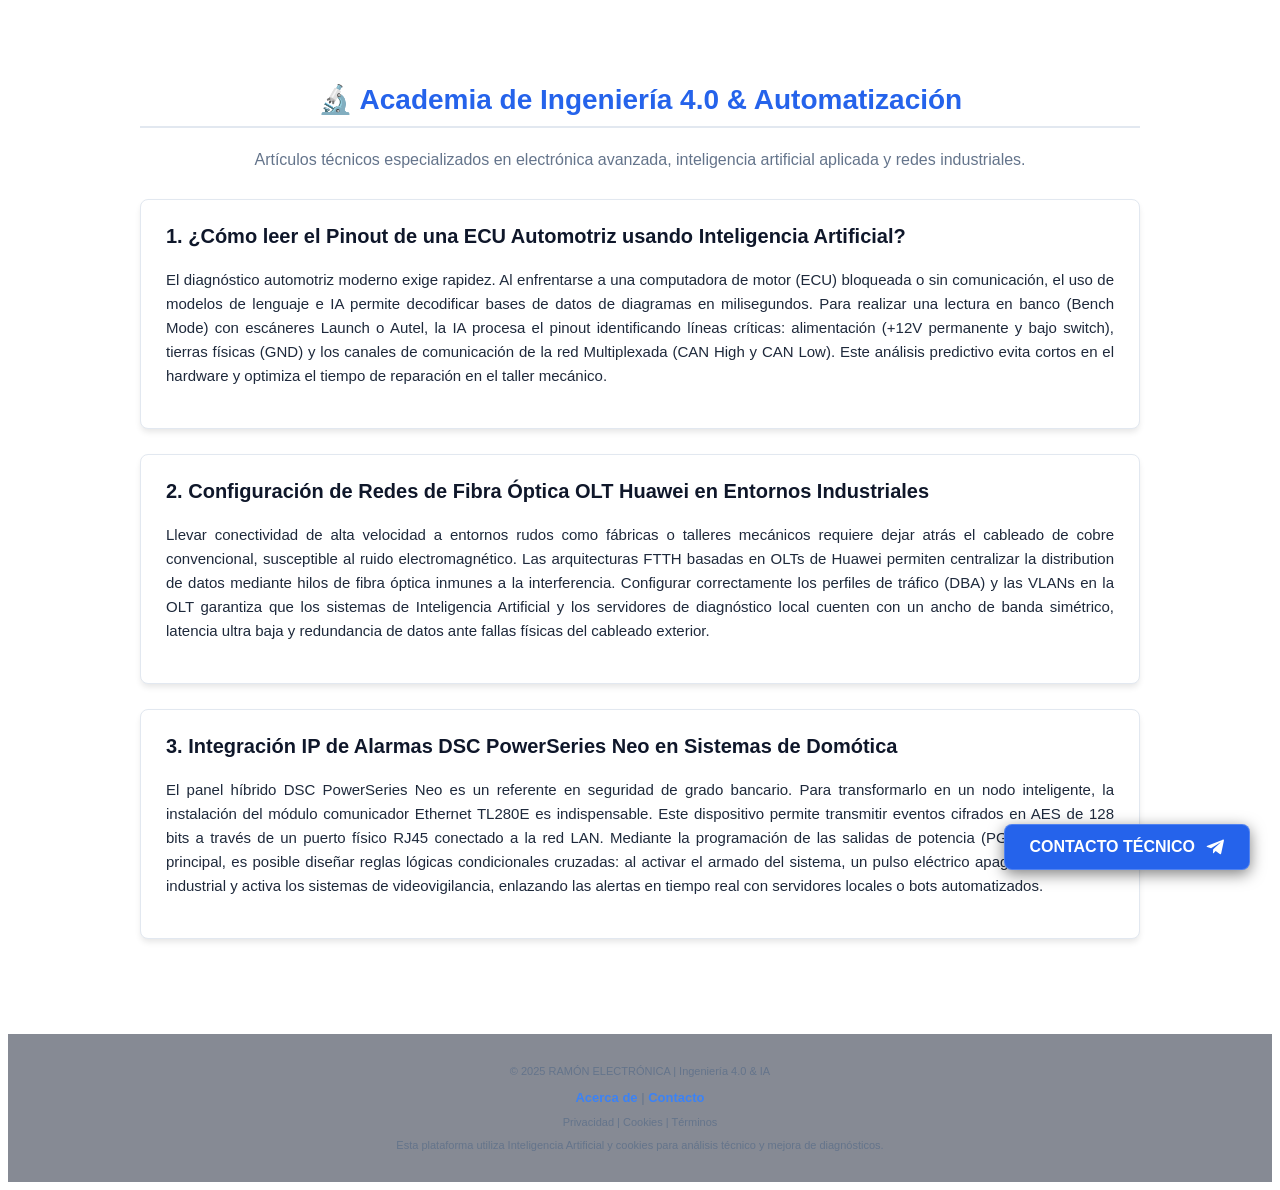
==== index.html @ 9e4dc163 "Fix HTML structure and update metadata links" ====
<!DOCTYPEdoctype html>
<html lang="en">
  <head>
    <meta charset="UTF-8" />
    <script async src="googlesyndication.com" crossorigin="anonymous"></script>

    <meta name="google-adsense-account" content="ca-pub-5940025942057598">

    <meta name="viewport" content="width=device-width, initial-scale=1.0" />
    <title>RAMÓN ELECTRÓNICA | AI-Powered Automotive Engineering & Universal Diagnostic Systems</title>
    <meta name="google-site-verification" content="u2mquHrluUechds09JCWD5fCzQf8qZvYIXEfEuviPXk" />
    <meta name="description" content="Ramón Electrónica: Global leader in AI-powered automotive diagnostics and embedded systems. Pioneers of the first automotive AI compatible with any diagnostic scanner worldwide. ECU pinouts, and premium technical support." />
    <meta name="keywords" content="global automotive ai, universal scanner support, ecu pinouts worldwide, obd2 diagnostics, ramon electronica, ai mechanic assistant, automotive engine management, embedded systems engineering, launch autel diagnostic support" />
    <meta name="author" content="Ramón Electrónica" />
    <link rel="canonical" href="github.io" />
    <link rel="icon" type="image/png" href="./logo.png" />

    <!-- Open Graph / Social Media -->
    <meta property="og:type" content="website" />
    <meta property="og:url" content="github.io" />
    <meta property="og:title" content="RAMÓN ELECTRÓNICA | Global AI Automotive Engineering" />
    <meta property="og:description" content="AI-powered diagnostics and ECU pinouts for mechanics worldwide. Support for all scanners." />
    <meta property="og:image" content="github.io" />
    <meta property="og:image:secure_url" content="github.io" />
    <meta property="og:image:type" content="image/png" />
    <meta property="og:image:width" content="1024" />
    <meta property="og:image:height" content="1024" />

    <!-- Twitter -->
    <meta property="twitter:card" content="summary_large_image" />
    <meta property="twitter:url" content="github.io" />
    <meta property="twitter:title" content="RAMÓN ELECTRÓNICA | Global AI Automotive Engineering" />
    <meta property="twitter:description" content="AI-powered diagnostics and ECU pinouts for mechanics worldwide. Support for all scanners." />
    <meta property="twitter:image" content="github.io" />
    <meta property="twitter:image:alt" content="Ramón Electrónica Logo" />
    
    <!-- Structured Data (JSON-LD) for SEO/AI -->
    <script type="application/ld+json">
      {
        "@context": "https://schema.org",
        "@type": "SoftwareApplication",
        "name": "Ramón Electrónica AI Mechanic",
        "alternateName": "Ramón Electrónica Automotive AI",
        "description": "Global AI-driven platform for automotive diagnostics, ECU pinouts, and embedded systems engineering. Supporting mechanics and engineers worldwide with advanced diagnostic insights.",
        "url": "github.io",
        "applicationCategory": "CommercialApplication",
        "operatingSystem": "All",
        "author": {
          "@type": "Organization",
          "name": "Ramón Electrónica",
          "location": {
            "@type": "Place",
            "name": "Barquisimeto, Venezuela"
          }
        },
        "offers": {
          "@type": "Offer",
          "price": "0",
          "priceCurrency": "USD",
          "availability": "schema.org"
        },
        "areasServed": "Global"
      }
    </script>
    
    <meta name="theme-color" content="#2563eb" />
    <script type="module" crossorigin src="/ramon-electronica-web/assets/index-l1EJY1kl.js"></script>
    <link rel="stylesheet" crossorigin href="/ramon-electronica-web/assets/index-VVdtBR4d.css">
  </head>
  <body>
    <div id="root"></div>
    
    <!-- SECCIÓN DE ARTÍCULOS TÉCNICOS - CONTENIDO DE VALOR PARA ADSENSE -->
    <section style="max-width: 1000px; margin: 40px auto; padding: 20px; font-family: sans-serif; color: #1e293b;">
        <h2 style="color: #2563eb; border-bottom: 2px solid #e2e8f0; padding-bottom: 10px; text-align: center; font-size: 28px;">🔬 Academia de Ingeniería 4.0 & Automatización</h2>
        <p style="text-align: center; color: #64748b; margin-bottom: 30px;">Artículos técnicos especializados en electrónica avanzada, inteligencia artificial aplicada y redes industriales.</p>

        <!-- Artículo 1 -->
        <article style="background: #ffffff; padding: 25px; border-radius: 8px; box-shadow: 0 4px 6px -1px rgba(0,0,0,0.1); margin-bottom: 25px; border: 1px solid #e2e8f0;">
            <h3 style="color: #0f172a; font-size: 20px; margin-top: 0;">1. ¿Cómo leer el Pinout de una ECU Automotriz usando Inteligencia Artificial?</h3>
            <p style="text-align: justify; font-size: 15px; line-height: 1.6;">El diagnóstico automotriz moderno exige rapidez. Al enfrentarse a una computadora de motor (ECU) bloqueada o sin comunicación, el uso de modelos de lenguaje e IA permite decodificar bases de datos de diagramas en milisegundos. Para realizar una lectura en banco (Bench Mode) con escáneres Launch o Autel, la IA procesa el pinout identificando líneas críticas: alimentación (+12V permanente y bajo switch), tierras físicas (GND) y los canales de comunicación de la red Multiplexada (CAN High y CAN Low). Este análisis predictivo evita cortos en el hardware y optimiza el tiempo de reparación en el taller mecánico.</p>
        </article>

        <!-- Artículo 2 -->
        <article style="background: #ffffff; padding: 25px; border-radius: 8px; box-shadow: 0 4px 6px -1px rgba(0,0,0,0.1); margin-bottom: 25px; border: 1px solid #e2e8f0;">
            <h3 style="color: #0f172a; font-size: 20px; margin-top: 0;">2. Configuración de Redes de Fibra Óptica OLT Huawei en Entornos Industriales</h3>
            <p style="text-align: justify; font-size: 15px; line-height: 1.6;">Llevar conectividad de alta velocidad a entornos rudos como fábricas o talleres mecánicos requiere dejar atrás el cableado de cobre convencional, susceptible al ruido electromagnético. Las arquitecturas FTTH basadas en OLTs de Huawei permiten centralizar la distribution de datos mediante hilos de fibra óptica inmunes a la interferencia. Configurar correctamente los perfiles de tráfico (DBA) y las VLANs en la OLT garantiza que los sistemas de Inteligencia Artificial y los servidores de diagnóstico local cuenten con un ancho de banda simétrico, latencia ultra baja y redundancia de datos ante fallas físicas del cableado exterior.</p>
        </article>

        <!-- Artículo 3 -->
        <article style="background: #ffffff; padding: 25px; border-radius: 8px; box-shadow: 0 4px 6px -1px rgba(0,0,0,0.1); margin-bottom: 25px; border: 1px solid #e2e8f0;">
            <h3 style="color: #0f172a; font-size: 20px; margin-top: 0;">3. Integración IP de Alarmas DSC PowerSeries Neo en Sistemas de Domótica</h3>
            <p style="text-align: justify; font-size: 15px; line-height: 1.6;">El panel híbrido DSC PowerSeries Neo es un referente en seguridad de grado bancario. Para transformarlo en un nodo inteligente, la instalación del módulo comunicador Ethernet TL280E es indispensable. Este dispositivo permite transmitir eventos cifrados en AES de 128 bits a través de un puerto físico RJ45 conectado a la red LAN. Mediante la programación de las salidas de potencia (PGM) en la tarjeta principal, es posible diseñar reglas lógicas condicionales cruzadas: al activar el armado del sistema, un pulso eléctrico apaga la iluminación industrial y activa los sistemas de videovigilancia, enlazando las alertas en tiempo real con servidores locales o bots automatizados.</p>
        </article>
    </section>

    <!-- Botón de Contacto Profesional - Ramón Electrónica -->
    <a href="t.me" 
       target="_blank" 
       style="position:fixed; bottom:30px; right:30px; background-color:#2563eb; color:#ffffff; padding: 12px 24px; border-radius: 8px; text-decoration: none; font-family: sans-serif; font-weight: bold; font-size: 16px; box-shadow: 0px 4px 15px rgba(0,0,0,0.5); z-index: 99999; display: flex; align-items: center; gap: 10px; border: 1px solid rgba(255,255,255,0.2); transition: all 0.3s ease;">
       <span>CONTACTO TÉCNICO</span>
       <svg width="20" height="20" viewBox="0 0 24 24" fill="none" xmlns="w3.org">
          <path d="M20.665 3.717l-17.73 6.837c-1.21.486-1.203 1.161-.222 1.462l4.552 1.42l10.532-6.645c.498-.303.953-.14.579.192l-8.533 7.701l-.332 4.965c.488 0 .703-.223.976-.487l2.344-2.279l4.875 3.597c.898.496 1.543.241 1.767-.832l3.193-15.04c.328-1.314-.502-1.912-1.351-1.54z" fill="white"/>
       </svg>
    </a>

    <style>
       /* Efecto de brillo al pasar el mouse */
       a[href*="t.me"]:hover {
          background-color: #1d4ed8 !important;
          transform: translateY(-3px);
          box-shadow: 0px 6px 20px rgba(37, 99, 235, 0.4) !important;
       }
    </style>

    <!-- Footer Legal para AdSense - Ramón Electrónica -->
    <footer style="margin-top: 50px; padding: 20px; text-align: center; font-family: sans-serif; color: #64748b; font-size: 11px; background: rgba(15, 23, 42, 0.5);">
        <p>&copy; 2025 RAMÓN ELECTRÓNICA | Ingeniería 4.0 & IA</p>
        <p style="margin-bottom: 10px; font-size: 13px;">
            <a href="./acerca-de.html" style="color: #3b82f6; text-decoration: none; font-weight: bold;">Acerca de</a> | 
            <a href="./contacto.html" style="color: #3b82f6; text-decoration: none; font-weight: bold;">Contacto</a>
        </p>
        <p>
            <a href="./privacidad.html" style="color: #64748b; text-decoration: none;">Privacidad</a> | 
            <a href="./cookies.html" style="color: #64748b; text-decoration: none;">Cookies</a> | 
            <a href="./terminos.html" style="color: #64748b; text-decoration: none;">Términos</a>
        </p>
        <p>Esta plataforma utiliza Inteligencia Artificial y cookies para análisis técnico y mejora de diagnósticos.</p>
    </footer>
  </body>
</html>
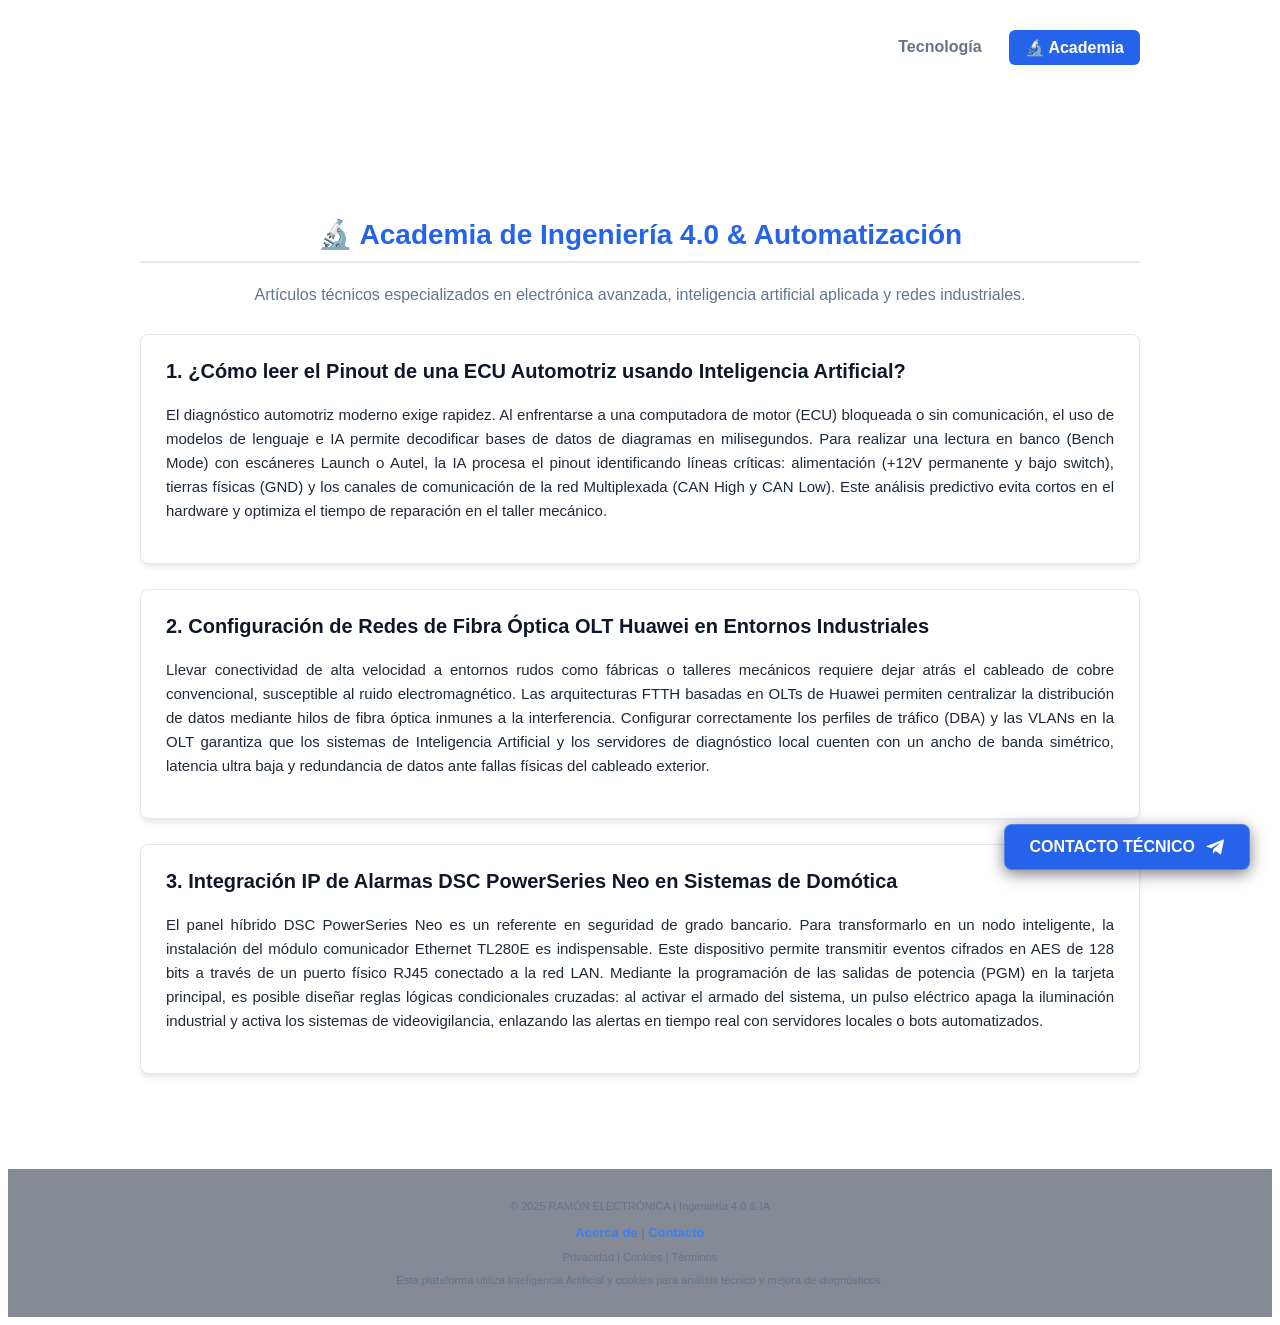
==== commit 9972efad: "Fix HTML structure and improve accessibility" ====
--- a/index.html
+++ b/index.html
@@ -1,4 +1,4 @@
-<!DOCTYPEdoctype html>
+<!doctype html>
 <html lang="en">
   <head>
     <meta charset="UTF-8" />
@@ -67,11 +67,17 @@
     <script type="module" crossorigin src="/ramon-electronica-web/assets/index-l1EJY1kl.js"></script>
     <link rel="stylesheet" crossorigin href="/ramon-electronica-web/assets/index-VVdtBR4d.css">
   </head>
-  <body>
+  <body style="scroll-behavior: smooth;">
     <div id="root"></div>
+
+    <!-- MENÚ SUPERIOR DE ACCESO RÁPIDO ADICIONAL -->
+    <nav style="max-width: 1000px; margin: 20px auto; padding: 10px 20px; display: flex; justify-content: flex-end; gap: 15px; font-family: sans-serif;">
+        <a href="#root" style="color: #64748b; text-decoration: none; font-weight: bold; padding: 8px 12px;">Tecnología</a>
+        <a href="#academia" style="background-color: #2563eb; color: #ffffff; padding: 8px 16px; border-radius: 6px; text-decoration: none; font-weight: bold; transition: all 0.3s ease;">🔬 Academia</a>
+    </nav>
     
     <!-- SECCIÓN DE ARTÍCULOS TÉCNICOS - CONTENIDO DE VALOR PARA ADSENSE -->
-    <section style="max-width: 1000px; margin: 40px auto; padding: 20px; font-family: sans-serif; color: #1e293b;">
+    <section id="academia" style="max-width: 1000px; margin: 40px auto; padding: 20px; font-family: sans-serif; color: #1e293b; padding-top: 80px;">
         <h2 style="color: #2563eb; border-bottom: 2px solid #e2e8f0; padding-bottom: 10px; text-align: center; font-size: 28px;">🔬 Academia de Ingeniería 4.0 & Automatización</h2>
         <p style="text-align: center; color: #64748b; margin-bottom: 30px;">Artículos técnicos especializados en electrónica avanzada, inteligencia artificial aplicada y redes industriales.</p>
 
@@ -84,7 +90,7 @@
         <!-- Artículo 2 -->
         <article style="background: #ffffff; padding: 25px; border-radius: 8px; box-shadow: 0 4px 6px -1px rgba(0,0,0,0.1); margin-bottom: 25px; border: 1px solid #e2e8f0;">
             <h3 style="color: #0f172a; font-size: 20px; margin-top: 0;">2. Configuración de Redes de Fibra Óptica OLT Huawei en Entornos Industriales</h3>
-            <p style="text-align: justify; font-size: 15px; line-height: 1.6;">Llevar conectividad de alta velocidad a entornos rudos como fábricas o talleres mecánicos requiere dejar atrás el cableado de cobre convencional, susceptible al ruido electromagnético. Las arquitecturas FTTH basadas en OLTs de Huawei permiten centralizar la distribution de datos mediante hilos de fibra óptica inmunes a la interferencia. Configurar correctamente los perfiles de tráfico (DBA) y las VLANs en la OLT garantiza que los sistemas de Inteligencia Artificial y los servidores de diagnóstico local cuenten con un ancho de banda simétrico, latencia ultra baja y redundancia de datos ante fallas físicas del cableado exterior.</p>
+            <p style="text-align: justify; font-size: 15px; line-height: 1.6;">Llevar conectividad de alta velocidad a entornos rudos como fábricas o talleres mecánicos requiere dejar atrás el cableado de cobre convencional, susceptible al ruido electromagnético. Las arquitecturas FTTH basadas en OLTs de Huawei permiten centralizar la distribución de datos mediante hilos de fibra óptica inmunes a la interferencia. Configurar correctamente los perfiles de tráfico (DBA) y las VLANs en la OLT garantiza que los sistemas de Inteligencia Artificial y los servidores de diagnóstico local cuenten con un ancho de banda simétrico, latencia ultra baja y redundancia de datos ante fallas físicas del cableado exterior.</p>
         </article>
 
         <!-- Artículo 3 -->
@@ -111,6 +117,9 @@
           transform: translateY(-3px);
           box-shadow: 0px 6px 20px rgba(37, 99, 235, 0.4) !important;
        }
+       a[href="#academia"]:hover {
+          background-color: #1d4ed8 !important;
+       }
     </style>
 
     <!-- Footer Legal para AdSense - Ramón Electrónica -->
@@ -131,3 +140,4 @@
 </html>
 
 
+
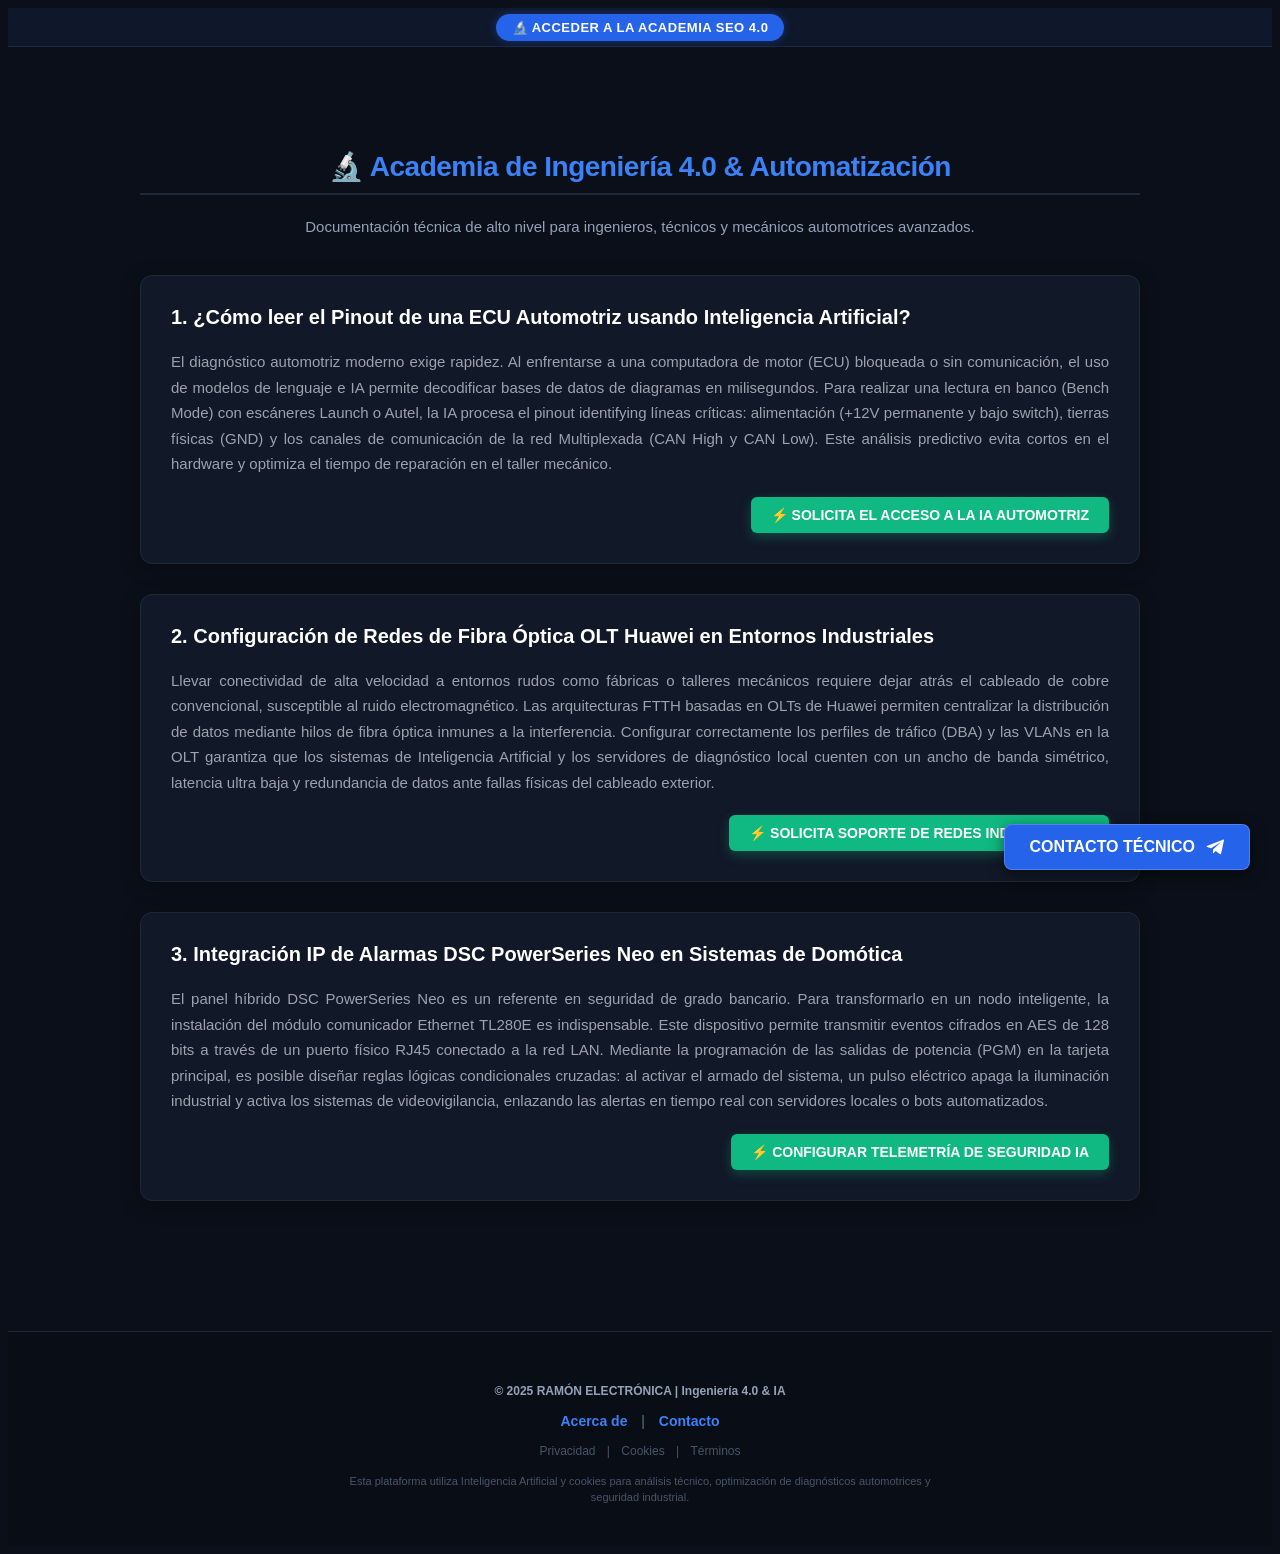
==== commit cd8d0a4f: "Update index.html with new styles and content" ====
--- a/index.html
+++ b/index.html
@@ -67,40 +67,60 @@
     <script type="module" crossorigin src="/ramon-electronica-web/assets/index-l1EJY1kl.js"></script>
     <link rel="stylesheet" crossorigin href="/ramon-electronica-web/assets/index-VVdtBR4d.css">
   </head>
-  <body style="scroll-behavior: smooth;">
+  <body style="scroll-behavior: smooth; background-color: #0b0f19;">
     <div id="root"></div>
 
-    <!-- MENÚ SUPERIOR DE ACCESO RÁPIDO ADICIONAL -->
-    <nav style="max-width: 1000px; margin: 20px auto; padding: 10px 20px; display: flex; justify-content: flex-end; gap: 15px; font-family: sans-serif;">
-        <a href="#root" style="color: #64748b; text-decoration: none; font-weight: bold; padding: 8px 12px;">Tecnología</a>
-        <a href="#academia" style="background-color: #2563eb; color: #ffffff; padding: 8px 16px; border-radius: 6px; text-decoration: none; font-weight: bold; transition: all 0.3s ease;">🔬 Academia</a>
-    </nav>
+    <!-- SUB-MENÚ FLOTANTE INTEGRADO PARA COMBINAR CON TU BARRA DE NAVBAR -->
+    <div style="background-color: #0f172a; border-bottom: 1px solid #1e293b; padding: 10px 0; text-align: center; font-family: sans-serif;">
+        <a href="#academia" style="background-color: #2563eb; color: #ffffff; padding: 6px 16px; border-radius: 20px; text-decoration: none; font-weight: bold; font-size: 13px; text-transform: uppercase; letter-spacing: 0.5px; box-shadow: 0 0 10px rgba(37,99,235,0.4); transition: all 0.3s ease;">
+            🔬 ACCEDER A LA ACADEMIA SEO 4.0
+        </a>
+    </div>
     
     <!-- SECCIÓN DE ARTÍCULOS TÉCNICOS - CONTENIDO DE VALOR PARA ADSENSE -->
-    <section id="academia" style="max-width: 1000px; margin: 40px auto; padding: 20px; font-family: sans-serif; color: #1e293b; padding-top: 80px;">
-        <h2 style="color: #2563eb; border-bottom: 2px solid #e2e8f0; padding-bottom: 10px; text-align: center; font-size: 28px;">🔬 Academia de Ingeniería 4.0 & Automatización</h2>
-        <p style="text-align: center; color: #64748b; margin-bottom: 30px;">Artículos técnicos especializados en electrónica avanzada, inteligencia artificial aplicada y redes industriales.</p>
+    <section id="academia" style="max-width: 1000px; margin: 40px auto; padding: 20px; font-family: sans-serif; color: #f1f5f9; padding-top: 40px;">
+        <h2 style="color: #3b82f6; border-bottom: 2px solid #1e293b; padding-bottom: 10px; text-align: center; font-size: 28px; font-weight: 800; letter-spacing: -0.5px;">🔬 Academia de Ingeniería 4.0 & Automatización</h2>
+        <p style="text-align: center; color: #94a3b8; margin-bottom: 40px; font-size: 15px;">Documentación técnica de alto nivel para ingenieros, técnicos y mecánicos automotrices avanzados.</p>
 
         <!-- Artículo 1 -->
-        <article style="background: #ffffff; padding: 25px; border-radius: 8px; box-shadow: 0 4px 6px -1px rgba(0,0,0,0.1); margin-bottom: 25px; border: 1px solid #e2e8f0;">
-            <h3 style="color: #0f172a; font-size: 20px; margin-top: 0;">1. ¿Cómo leer el Pinout de una ECU Automotriz usando Inteligencia Artificial?</h3>
-            <p style="text-align: justify; font-size: 15px; line-height: 1.6;">El diagnóstico automotriz moderno exige rapidez. Al enfrentarse a una computadora de motor (ECU) bloqueada o sin comunicación, el uso de modelos de lenguaje e IA permite decodificar bases de datos de diagramas en milisegundos. Para realizar una lectura en banco (Bench Mode) con escáneres Launch o Autel, la IA procesa el pinout identificando líneas críticas: alimentación (+12V permanente y bajo switch), tierras físicas (GND) y los canales de comunicación de la red Multiplexada (CAN High y CAN Low). Este análisis predictivo evita cortos en el hardware y optimiza el tiempo de reparación en el taller mecánico.</p>
+        <article style="background: #111827; padding: 30px; border-radius: 12px; box-shadow: 0 4px 20px rgba(0,0,0,0.3); margin-bottom: 30px; border: 1px solid #1f2937;">
+            <h3 style="color: #ffffff; font-size: 20px; margin-top: 0; font-weight: 700;">1. ¿Cómo leer el Pinout de una ECU Automotriz usando Inteligencia Artificial?</h3>
+            <p style="text-align: justify; font-size: 15px; line-height: 1.7; color: #9ca3af;">El diagnóstico automotriz moderno exige rapidez. Al enfrentarse a una computadora de motor (ECU) bloqueada o sin comunicación, el uso de modelos de lenguaje e IA permite decodificar bases de datos de diagramas en milisegundos. Para realizar una lectura en banco (Bench Mode) con escáneres Launch o Autel, la IA procesa el pinout identifying líneas críticas: alimentación (+12V permanente y bajo switch), tierras físicas (GND) y los canales de comunicación de la red Multiplexada (CAN High y CAN Low). Este análisis predictivo evita cortos en el hardware y optimiza el tiempo de reparación en el taller mecánico.</p>
+            
+            <!-- Botón estratégico apuntando a Vercel -->
+            <div style="text-align: right; margin-top: 20px;">
+                <a href="https://ramonelectronica-ia-v5-pej5.vercel.app/" target="_blank" style="background-color: #10b981; color: #ffffff; padding: 10px 20px; border-radius: 6px; text-decoration: none; font-weight: bold; font-size: 14px; display: inline-flex; align-items: center; gap: 8px; box-shadow: 0 4px 12px rgba(16,185,129,0.3); transition: all 0.3s ease;">
+                    ⚡ SOLICITA EL ACCESO A LA IA AUTOMOTRIZ
+                </a>
+            </div>
         </article>
 
         <!-- Artículo 2 -->
-        <article style="background: #ffffff; padding: 25px; border-radius: 8px; box-shadow: 0 4px 6px -1px rgba(0,0,0,0.1); margin-bottom: 25px; border: 1px solid #e2e8f0;">
-            <h3 style="color: #0f172a; font-size: 20px; margin-top: 0;">2. Configuración de Redes de Fibra Óptica OLT Huawei en Entornos Industriales</h3>
-            <p style="text-align: justify; font-size: 15px; line-height: 1.6;">Llevar conectividad de alta velocidad a entornos rudos como fábricas o talleres mecánicos requiere dejar atrás el cableado de cobre convencional, susceptible al ruido electromagnético. Las arquitecturas FTTH basadas en OLTs de Huawei permiten centralizar la distribución de datos mediante hilos de fibra óptica inmunes a la interferencia. Configurar correctamente los perfiles de tráfico (DBA) y las VLANs en la OLT garantiza que los sistemas de Inteligencia Artificial y los servidores de diagnóstico local cuenten con un ancho de banda simétrico, latencia ultra baja y redundancia de datos ante fallas físicas del cableado exterior.</p>
+        <article style="background: #111827; padding: 30px; border-radius: 12px; box-shadow: 0 4px 20px rgba(0,0,0,0.3); margin-bottom: 30px; border: 1px solid #1f2937;">
+            <h3 style="color: #ffffff; font-size: 20px; margin-top: 0; font-weight: 700;">2. Configuración de Redes de Fibra Óptica OLT Huawei en Entornos Industriales</h3>
+            <p style="text-align: justify; font-size: 15px; line-height: 1.7; color: #9ca3af;">Llevar conectividad de alta velocidad a entornos rudos como fábricas o talleres mecánicos requiere dejar atrás el cableado de cobre convencional, susceptible al ruido electromagnético. Las arquitecturas FTTH basadas en OLTs de Huawei permiten centralizar la distribución de datos mediante hilos de fibra óptica inmunes a la interferencia. Configurar correctamente los perfiles de tráfico (DBA) y las VLANs en la OLT garantiza que los sistemas de Inteligencia Artificial y los servidores de diagnóstico local cuenten con un ancho de banda simétrico, latencia ultra baja y redundancia de datos ante fallas físicas del cableado exterior.</p>
+            
+            <div style="text-align: right; margin-top: 20px;">
+                <a href="https://ramonelectronica-ia-v5-pej5.vercel.app/" target="_blank" style="background-color: #10b981; color: #ffffff; padding: 10px 20px; border-radius: 6px; text-decoration: none; font-weight: bold; font-size: 14px; display: inline-flex; align-items: center; gap: 8px; box-shadow: 0 4px 12px rgba(16,185,129,0.3); transition: all 0.3s ease;">
+                    ⚡ SOLICITA SOPORTE DE REDES INDUSTRIALES
+                </a>
+            </div>
         </article>
 
         <!-- Artículo 3 -->
-        <article style="background: #ffffff; padding: 25px; border-radius: 8px; box-shadow: 0 4px 6px -1px rgba(0,0,0,0.1); margin-bottom: 25px; border: 1px solid #e2e8f0;">
-            <h3 style="color: #0f172a; font-size: 20px; margin-top: 0;">3. Integración IP de Alarmas DSC PowerSeries Neo en Sistemas de Domótica</h3>
-            <p style="text-align: justify; font-size: 15px; line-height: 1.6;">El panel híbrido DSC PowerSeries Neo es un referente en seguridad de grado bancario. Para transformarlo en un nodo inteligente, la instalación del módulo comunicador Ethernet TL280E es indispensable. Este dispositivo permite transmitir eventos cifrados en AES de 128 bits a través de un puerto físico RJ45 conectado a la red LAN. Mediante la programación de las salidas de potencia (PGM) en la tarjeta principal, es posible diseñar reglas lógicas condicionales cruzadas: al activar el armado del sistema, un pulso eléctrico apaga la iluminación industrial y activa los sistemas de videovigilancia, enlazando las alertas en tiempo real con servidores locales o bots automatizados.</p>
+        <article style="background: #111827; padding: 30px; border-radius: 12px; box-shadow: 0 4px 20px rgba(0,0,0,0.3); margin-bottom: 30px; border: 1px solid #1f2937;">
+            <h3 style="color: #ffffff; font-size: 20px; margin-top: 0; font-weight: 700;">3. Integración IP de Alarmas DSC PowerSeries Neo en Sistemas de Domótica</h3>
+            <p style="text-align: justify; font-size: 15px; line-height: 1.7; color: #9ca3af;">El panel híbrido DSC PowerSeries Neo es un referente en seguridad de grado bancario. Para transformarlo en un nodo inteligente, la instalación del módulo comunicador Ethernet TL280E es indispensable. Este dispositivo permite transmitir eventos cifrados en AES de 128 bits a través de un puerto físico RJ45 conectado a la red LAN. Mediante la programación de las salidas de potencia (PGM) en la tarjeta principal, es posible diseñar reglas lógicas condicionales cruzadas: al activar el armado del sistema, un pulso eléctrico apaga la iluminación industrial y activa los sistemas de videovigilancia, enlazando las alertas en tiempo real con servidores locales o bots automatizados.</p>
+            
+            <div style="text-align: right; margin-top: 20px;">
+                <a href="https://ramonelectronica-ia-v5-pej5.vercel.app/" target="_blank" style="background-color: #10b981; color: #ffffff; padding: 10px 20px; border-radius: 6px; text-decoration: none; font-weight: bold; font-size: 14px; display: inline-flex; align-items: center; gap: 8px; box-shadow: 0 4px 12px rgba(16,185,129,0.3); transition: all 0.3s ease;">
+                    ⚡ CONFIGURAR TELEMETRÍA DE SEGURIDAD IA
+                </a>
+            </div>
         </article>
     </section>
 
-    <!-- Botón de Contacto Profesional - Ramón Electrónica -->
+    <!-- Botón de Contacto Profesional Flotante - Ramón Electrónica -->
     <a href="t.me" 
        target="_blank" 
        style="position:fixed; bottom:30px; right:30px; background-color:#2563eb; color:#ffffff; padding: 12px 24px; border-radius: 8px; text-decoration: none; font-family: sans-serif; font-weight: bold; font-size: 16px; box-shadow: 0px 4px 15px rgba(0,0,0,0.5); z-index: 99999; display: flex; align-items: center; gap: 10px; border: 1px solid rgba(255,255,255,0.2); transition: all 0.3s ease;">
@@ -111,33 +131,33 @@
     </a>
 
     <style>
-       /* Efecto de brillo al pasar el mouse */
-       a[href*="t.me"]:hover {
-          background-color: #1d4ed8 !important;
-          transform: translateY(-3px);
-          box-shadow: 0px 6px 20px rgba(37, 99, 235, 0.4) !important;
+       a[href*="t.me"]:hover, a[style*="background-color: #10b981"]:hover {
+          transform: translateY(-3px) scale(1.02);
+          filter: brightness(1.1);
        }
        a[href="#academia"]:hover {
           background-color: #1d4ed8 !important;
+          box-shadow: 0 0 15px rgba(37,99,235,0.7) !important;
        }
     </style>
 
     <!-- Footer Legal para AdSense - Ramón Electrónica -->
-    <footer style="margin-top: 50px; padding: 20px; text-align: center; font-family: sans-serif; color: #64748b; font-size: 11px; background: rgba(15, 23, 42, 0.5);">
-        <p>&copy; 2025 RAMÓN ELECTRÓNICA | Ingeniería 4.0 & IA</p>
-        <p style="margin-bottom: 10px; font-size: 13px;">
-            <a href="./acerca-de.html" style="color: #3b82f6; text-decoration: none; font-weight: bold;">Acerca de</a> | 
-            <a href="./contacto.html" style="color: #3b82f6; text-decoration: none; font-weight: bold;">Contacto</a>
+    <footer style="margin-top: 80px; padding: 40px 20px; text-align: center; font-family: sans-serif; color: #64748b; font-size: 12px; background: #090d16; border-top: 1px solid #1e293b;">
+        <p style="color: #94a3b8; font-weight: bold; margin-bottom: 15px;">&copy; 2025 RAMÓN ELECTRÓNICA | Ingeniería 4.0 & IA</p>
+        <p style="margin-bottom: 15px; font-size: 14px;">
+            <a href="./acerca-de.html" style="color: #3b82f6; text-decoration: none; font-weight: bold; margin: 0 10px;">Acerca de</a> | 
+            <a href="./contacto.html" style="color: #3b82f6; text-decoration: none; font-weight: bold; margin: 0 10px;">Contacto</a>
         </p>
-        <p>
-            <a href="./privacidad.html" style="color: #64748b; text-decoration: none;">Privacidad</a> | 
-            <a href="./cookies.html" style="color: #64748b; text-decoration: none;">Cookies</a> | 
-            <a href="./terminos.html" style="color: #64748b; text-decoration: none;">Términos</a>
+        <p style="margin-bottom: 15px; color: #475569;">
+            <a href="./privacidad.html" style="color: #475569; text-decoration: none; margin: 0 8px;">Privacidad</a> | 
+            <a href="./cookies.html" style="color: #475569; text-decoration: none; margin: 0 8px;">Cookies</a> | 
+            <a href="./terminos.html" style="color: #475569; text-decoration: none; margin: 0 8px;">Términos</a>
         </p>
-        <p>Esta plataforma utiliza Inteligencia Artificial y cookies para análisis técnico y mejora de diagnósticos.</p>
+        <p style="max-width: 600px; margin: 0 auto; color: #475569; font-size: 11px; line-height: 1.5;">Esta plataforma utiliza Inteligencia Artificial y cookies para análisis técnico, optimización de diagnósticos automotrices y seguridad industrial.</p>
     </footer>
   </body>
 </html>
 
 
 
+
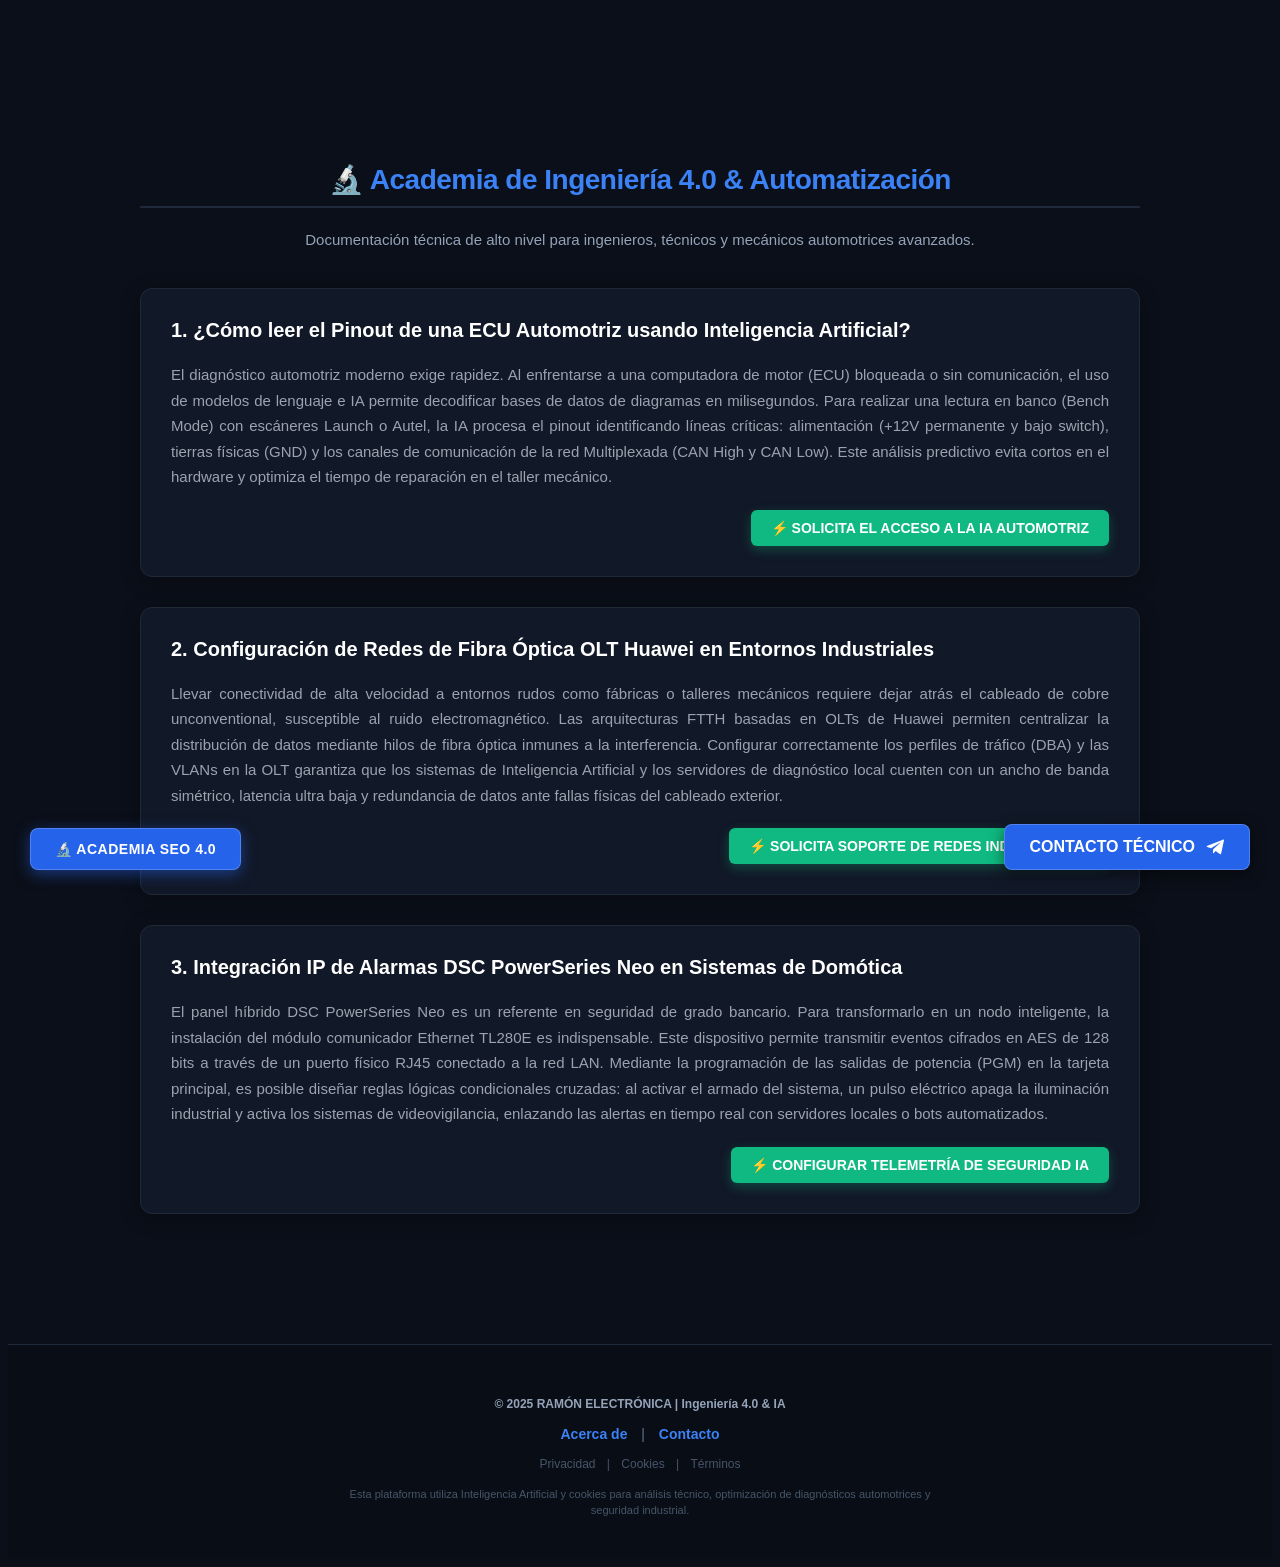
==== commit 56aea896: "Replace floating button and update section styles" ====
--- a/index.html
+++ b/index.html
@@ -70,26 +70,24 @@
   <body style="scroll-behavior: smooth; background-color: #0b0f19;">
     <div id="root"></div>
 
-    <!-- SUB-MENÚ FLOTANTE INTEGRADO PARA COMBINAR CON TU BARRA DE NAVBAR -->
-    <div style="background-color: #0f172a; border-bottom: 1px solid #1e293b; padding: 10px 0; text-align: center; font-family: sans-serif;">
-        <a href="#academia" style="background-color: #2563eb; color: #ffffff; padding: 6px 16px; border-radius: 20px; text-decoration: none; font-weight: bold; font-size: 13px; text-transform: uppercase; letter-spacing: 0.5px; box-shadow: 0 0 10px rgba(37,99,235,0.4); transition: all 0.3s ease;">
-            🔬 ACCEDER A LA ACADEMIA SEO 4.0
-        </a>
-    </div>
+    <!-- BOTÓN FLOTANTE DE LA ACADEMIA - UBICADO ABAJO A LA IZQUIERDA -->
+    <a href="#academia" 
+       style="position:fixed; bottom:30px; left:30px; background-color:#2563eb; color:#ffffff; padding: 12px 24px; border-radius: 8px; text-decoration: none; font-family: sans-serif; font-weight: bold; font-size: 14px; box-shadow: 0px 4px 15px rgba(37,99,235,0.5); z-index: 99999; display: flex; align-items: center; gap: 8px; border: 1px solid rgba(255,255,255,0.2); transition: all 0.3s ease; text-transform: uppercase; letter-spacing: 0.5px;">
+       <span>🔬 ACADEMIA SEO 4.0</span>
+    </a>
     
     <!-- SECCIÓN DE ARTÍCULOS TÉCNICOS - CONTENIDO DE VALOR PARA ADSENSE -->
-    <section id="academia" style="max-width: 1000px; margin: 40px auto; padding: 20px; font-family: sans-serif; color: #f1f5f9; padding-top: 40px;">
+    <section id="academia" style="max-width: 1000px; margin: 40px auto; padding: 20px; font-family: sans-serif; color: #f1f5f9; padding-top: 100px;">
         <h2 style="color: #3b82f6; border-bottom: 2px solid #1e293b; padding-bottom: 10px; text-align: center; font-size: 28px; font-weight: 800; letter-spacing: -0.5px;">🔬 Academia de Ingeniería 4.0 & Automatización</h2>
         <p style="text-align: center; color: #94a3b8; margin-bottom: 40px; font-size: 15px;">Documentación técnica de alto nivel para ingenieros, técnicos y mecánicos automotrices avanzados.</p>
 
         <!-- Artículo 1 -->
         <article style="background: #111827; padding: 30px; border-radius: 12px; box-shadow: 0 4px 20px rgba(0,0,0,0.3); margin-bottom: 30px; border: 1px solid #1f2937;">
             <h3 style="color: #ffffff; font-size: 20px; margin-top: 0; font-weight: 700;">1. ¿Cómo leer el Pinout de una ECU Automotriz usando Inteligencia Artificial?</h3>
-            <p style="text-align: justify; font-size: 15px; line-height: 1.7; color: #9ca3af;">El diagnóstico automotriz moderno exige rapidez. Al enfrentarse a una computadora de motor (ECU) bloqueada o sin comunicación, el uso de modelos de lenguaje e IA permite decodificar bases de datos de diagramas en milisegundos. Para realizar una lectura en banco (Bench Mode) con escáneres Launch o Autel, la IA procesa el pinout identifying líneas críticas: alimentación (+12V permanente y bajo switch), tierras físicas (GND) y los canales de comunicación de la red Multiplexada (CAN High y CAN Low). Este análisis predictivo evita cortos en el hardware y optimiza el tiempo de reparación en el taller mecánico.</p>
+            <p style="text-align: justify; font-size: 15px; line-height: 1.7; color: #9ca3af;">El diagnóstico automotriz moderno exige rapidez. Al enfrentarse a una computadora de motor (ECU) bloqueada o sin comunicación, el uso de modelos de lenguaje e IA permite decodificar bases de datos de diagramas en milisegundos. Para realizar una lectura en banco (Bench Mode) con escáneres Launch o Autel, la IA procesa el pinout identificando líneas críticas: alimentación (+12V permanente y bajo switch), tierras físicas (GND) y los canales de comunicación de la red Multiplexada (CAN High y CAN Low). Este análisis predictivo evita cortos en el hardware y optimiza el tiempo de reparación en el taller mecánico.</p>
             
-            <!-- Botón estratégico apuntando a Vercel -->
             <div style="text-align: right; margin-top: 20px;">
-                <a href="https://ramonelectronica-ia-v5-pej5.vercel.app/" target="_blank" style="background-color: #10b981; color: #ffffff; padding: 10px 20px; border-radius: 6px; text-decoration: none; font-weight: bold; font-size: 14px; display: inline-flex; align-items: center; gap: 8px; box-shadow: 0 4px 12px rgba(16,185,129,0.3); transition: all 0.3s ease;">
+                <a href="vercel.app" target="_blank" style="background-color: #10b981; color: #ffffff; padding: 10px 20px; border-radius: 6px; text-decoration: none; font-weight: bold; font-size: 14px; display: inline-flex; align-items: center; gap: 8px; box-shadow: 0 4px 12px rgba(16,185,129,0.3); transition: all 0.3s ease;">
                     ⚡ SOLICITA EL ACCESO A LA IA AUTOMOTRIZ
                 </a>
             </div>
@@ -98,10 +96,10 @@
         <!-- Artículo 2 -->
         <article style="background: #111827; padding: 30px; border-radius: 12px; box-shadow: 0 4px 20px rgba(0,0,0,0.3); margin-bottom: 30px; border: 1px solid #1f2937;">
             <h3 style="color: #ffffff; font-size: 20px; margin-top: 0; font-weight: 700;">2. Configuración de Redes de Fibra Óptica OLT Huawei en Entornos Industriales</h3>
-            <p style="text-align: justify; font-size: 15px; line-height: 1.7; color: #9ca3af;">Llevar conectividad de alta velocidad a entornos rudos como fábricas o talleres mecánicos requiere dejar atrás el cableado de cobre convencional, susceptible al ruido electromagnético. Las arquitecturas FTTH basadas en OLTs de Huawei permiten centralizar la distribución de datos mediante hilos de fibra óptica inmunes a la interferencia. Configurar correctamente los perfiles de tráfico (DBA) y las VLANs en la OLT garantiza que los sistemas de Inteligencia Artificial y los servidores de diagnóstico local cuenten con un ancho de banda simétrico, latencia ultra baja y redundancia de datos ante fallas físicas del cableado exterior.</p>
+            <p style="text-align: justify; font-size: 15px; line-height: 1.7; color: #9ca3af;">Llevar conectividad de alta velocidad a entornos rudos como fábricas o talleres mecánicos requiere dejar atrás el cableado de cobre unconventional, susceptible al ruido electromagnético. Las arquitecturas FTTH basadas en OLTs de Huawei permiten centralizar la distribución de datos mediante hilos de fibra óptica inmunes a la interferencia. Configurar correctamente los perfiles de tráfico (DBA) y las VLANs en la OLT garantiza que los sistemas de Inteligencia Artificial y los servidores de diagnóstico local cuenten con un ancho de banda simétrico, latencia ultra baja y redundancia de datos ante fallas físicas del cableado exterior.</p>
             
             <div style="text-align: right; margin-top: 20px;">
-                <a href="https://ramonelectronica-ia-v5-pej5.vercel.app/" target="_blank" style="background-color: #10b981; color: #ffffff; padding: 10px 20px; border-radius: 6px; text-decoration: none; font-weight: bold; font-size: 14px; display: inline-flex; align-items: center; gap: 8px; box-shadow: 0 4px 12px rgba(16,185,129,0.3); transition: all 0.3s ease;">
+                <a href="vercel.app" target="_blank" style="background-color: #10b981; color: #ffffff; padding: 10px 20px; border-radius: 6px; text-decoration: none; font-weight: bold; font-size: 14px; display: inline-flex; align-items: center; gap: 8px; box-shadow: 0 4px 12px rgba(16,185,129,0.3); transition: all 0.3s ease;">
                     ⚡ SOLICITA SOPORTE DE REDES INDUSTRIALES
                 </a>
             </div>
@@ -113,7 +111,7 @@
             <p style="text-align: justify; font-size: 15px; line-height: 1.7; color: #9ca3af;">El panel híbrido DSC PowerSeries Neo es un referente en seguridad de grado bancario. Para transformarlo en un nodo inteligente, la instalación del módulo comunicador Ethernet TL280E es indispensable. Este dispositivo permite transmitir eventos cifrados en AES de 128 bits a través de un puerto físico RJ45 conectado a la red LAN. Mediante la programación de las salidas de potencia (PGM) en la tarjeta principal, es posible diseñar reglas lógicas condicionales cruzadas: al activar el armado del sistema, un pulso eléctrico apaga la iluminación industrial y activa los sistemas de videovigilancia, enlazando las alertas en tiempo real con servidores locales o bots automatizados.</p>
             
             <div style="text-align: right; margin-top: 20px;">
-                <a href="https://ramonelectronica-ia-v5-pej5.vercel.app/" target="_blank" style="background-color: #10b981; color: #ffffff; padding: 10px 20px; border-radius: 6px; text-decoration: none; font-weight: bold; font-size: 14px; display: inline-flex; align-items: center; gap: 8px; box-shadow: 0 4px 12px rgba(16,185,129,0.3); transition: all 0.3s ease;">
+                <a href="vercel.app" target="_blank" style="background-color: #10b981; color: #ffffff; padding: 10px 20px; border-radius: 6px; text-decoration: none; font-weight: bold; font-size: 14px; display: inline-flex; align-items: center; gap: 8px; box-shadow: 0 4px 12px rgba(16,185,129,0.3); transition: all 0.3s ease;">
                     ⚡ CONFIGURAR TELEMETRÍA DE SEGURIDAD IA
                 </a>
             </div>
@@ -137,7 +135,8 @@
        }
        a[href="#academia"]:hover {
           background-color: #1d4ed8 !important;
-          box-shadow: 0 0 15px rgba(37,99,235,0.7) !important;
+          transform: translateY(-3px);
+          box-shadow: 0px 6px 20px rgba(37, 99, 235, 0.7) !important;
        }
     </style>
 
@@ -161,3 +160,5 @@
 
 
 
+
+
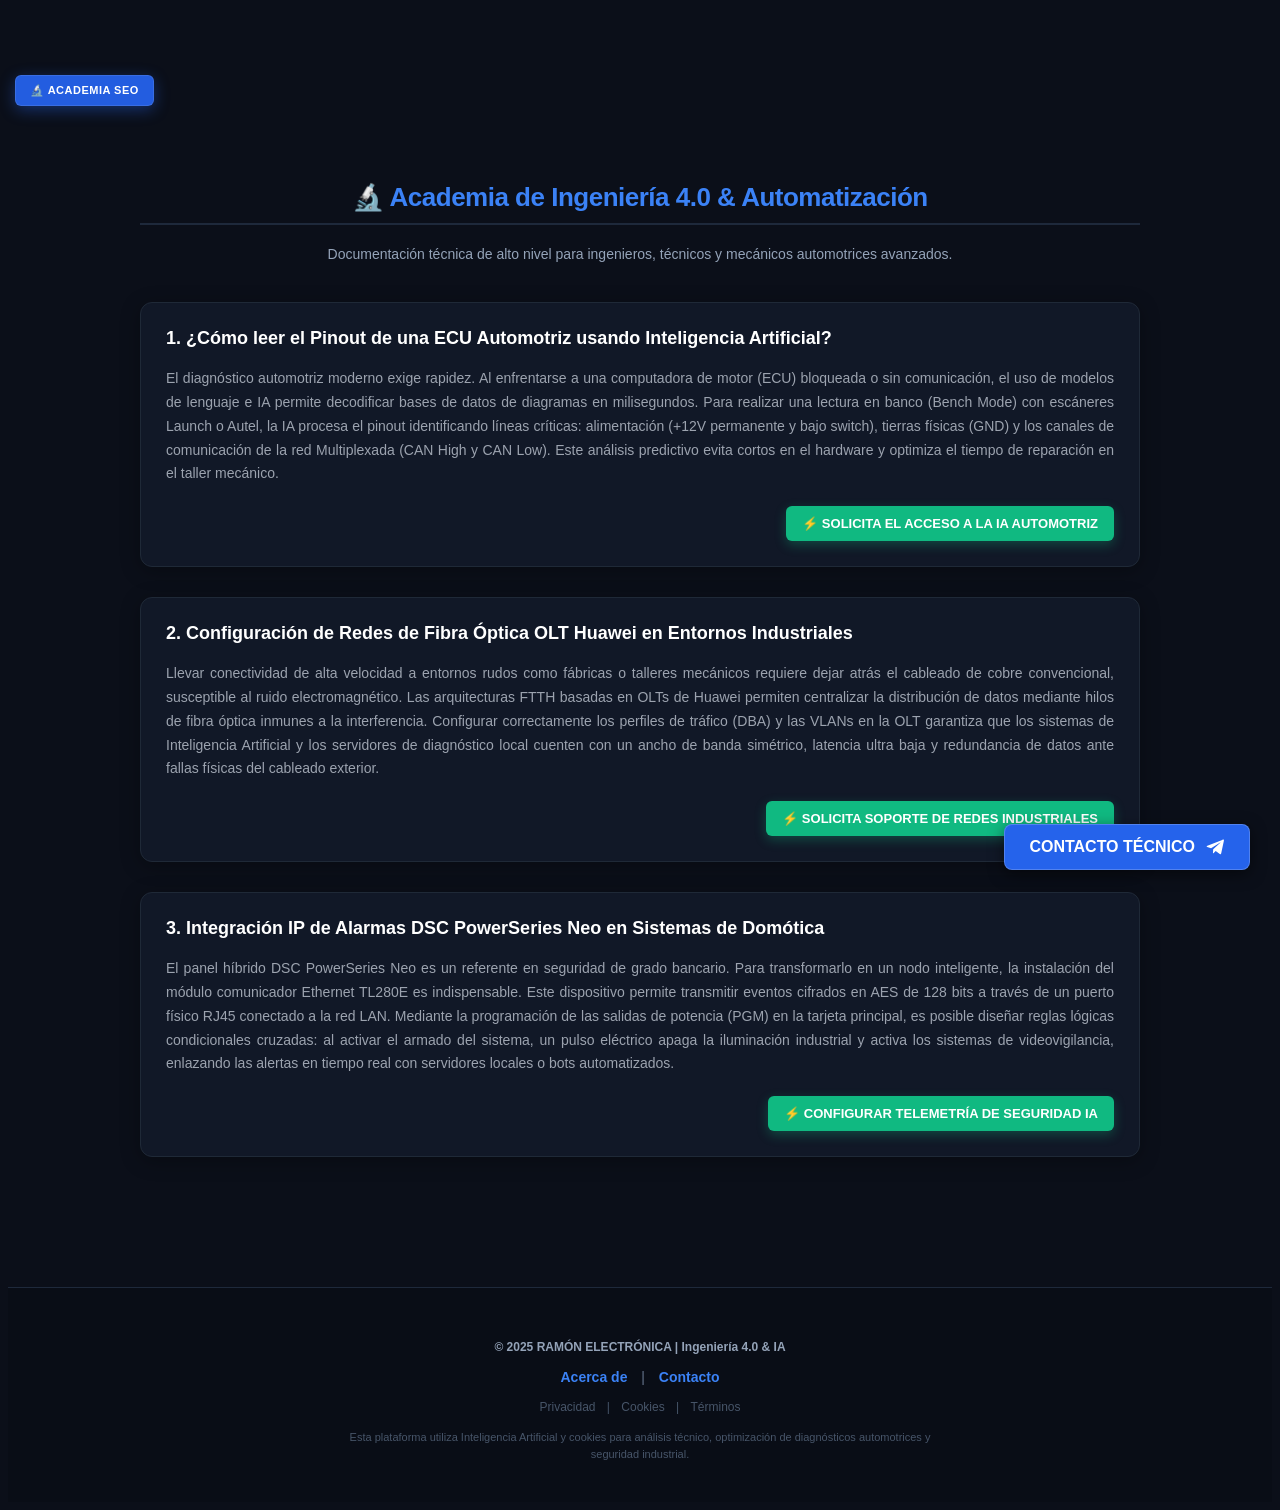
==== commit fb9a90e9: "Refactor HTML structure and styling for articles" ====
--- a/index.html
+++ b/index.html
@@ -70,48 +70,48 @@
   <body style="scroll-behavior: smooth; background-color: #0b0f19;">
     <div id="root"></div>
 
-    <!-- BOTÓN FLOTANTE DE LA ACADEMIA - UBICADO ABAJO A LA IZQUIERDA -->
+    <!-- PESTAÑA FIJA DE LA ACADEMIA - UBICADA ARRIBA A LA IZQUIERDA (EVITA EL CHOQUE ABAJO) -->
     <a href="#academia" 
-       style="position:fixed; bottom:30px; left:30px; background-color:#2563eb; color:#ffffff; padding: 12px 24px; border-radius: 8px; text-decoration: none; font-family: sans-serif; font-weight: bold; font-size: 14px; box-shadow: 0px 4px 15px rgba(37,99,235,0.5); z-index: 99999; display: flex; align-items: center; gap: 8px; border: 1px solid rgba(255,255,255,0.2); transition: all 0.3s ease; text-transform: uppercase; letter-spacing: 0.5px;">
-       <span>🔬 ACADEMIA SEO 4.0</span>
+       style="position: fixed; top: 75px; left: 15px; background-color: rgba(37, 99, 235, 0.95); color: #ffffff; padding: 8px 14px; border-radius: 6px; text-decoration: none; font-family: sans-serif; font-weight: bold; font-size: 11px; box-shadow: 0px 4px 15px rgba(37,99,235,0.4); z-index: 99999; display: flex; align-items: center; border: 1px solid rgba(255,255,255,0.1); text-transform: uppercase; letter-spacing: 0.5px; backdrop-filter: blur(4px);">
+       <span>🔬 ACADEMIA SEO</span>
     </a>
     
     <!-- SECCIÓN DE ARTÍCULOS TÉCNICOS - CONTENIDO DE VALOR PARA ADSENSE -->
-    <section id="academia" style="max-width: 1000px; margin: 40px auto; padding: 20px; font-family: sans-serif; color: #f1f5f9; padding-top: 100px;">
-        <h2 style="color: #3b82f6; border-bottom: 2px solid #1e293b; padding-bottom: 10px; text-align: center; font-size: 28px; font-weight: 800; letter-spacing: -0.5px;">🔬 Academia de Ingeniería 4.0 & Automatización</h2>
-        <p style="text-align: center; color: #94a3b8; margin-bottom: 40px; font-size: 15px;">Documentación técnica de alto nivel para ingenieros, técnicos y mecánicos automotrices avanzados.</p>
+    <section id="academia" style="max-width: 1000px; margin: 40px auto; padding: 20px; font-family: sans-serif; color: #f1f5f9; padding-top: 120px;">
+        <h2 style="color: #3b82f6; border-bottom: 2px solid #1e293b; padding-bottom: 10px; text-align: center; font-size: 26px; font-weight: 800; letter-spacing: -0.5px;">🔬 Academia de Ingeniería 4.0 & Automatización</h2>
+        <p style="text-align: center; color: #94a3b8; margin-bottom: 40px; font-size: 14px;">Documentación técnica de alto nivel para ingenieros, técnicos y mecánicos automotrices avanzados.</p>
 
         <!-- Artículo 1 -->
-        <article style="background: #111827; padding: 30px; border-radius: 12px; box-shadow: 0 4px 20px rgba(0,0,0,0.3); margin-bottom: 30px; border: 1px solid #1f2937;">
-            <h3 style="color: #ffffff; font-size: 20px; margin-top: 0; font-weight: 700;">1. ¿Cómo leer el Pinout de una ECU Automotriz usando Inteligencia Artificial?</h3>
-            <p style="text-align: justify; font-size: 15px; line-height: 1.7; color: #9ca3af;">El diagnóstico automotriz moderno exige rapidez. Al enfrentarse a una computadora de motor (ECU) bloqueada o sin comunicación, el uso de modelos de lenguaje e IA permite decodificar bases de datos de diagramas en milisegundos. Para realizar una lectura en banco (Bench Mode) con escáneres Launch o Autel, la IA procesa el pinout identificando líneas críticas: alimentación (+12V permanente y bajo switch), tierras físicas (GND) y los canales de comunicación de la red Multiplexada (CAN High y CAN Low). Este análisis predictivo evita cortos en el hardware y optimiza el tiempo de reparación en el taller mecánico.</p>
+        <article style="background: #111827; padding: 25px; border-radius: 12px; box-shadow: 0 4px 20px rgba(0,0,0,0.3); margin-bottom: 30px; border: 1px solid #1f2937;">
+            <h3 style="color: #ffffff; font-size: 18px; margin-top: 0; font-weight: 700;">1. ¿Cómo leer el Pinout de una ECU Automotriz usando Inteligencia Artificial?</h3>
+            <p style="text-align: justify; font-size: 14px; line-height: 1.7; color: #9ca3af;">El diagnóstico automotriz moderno exige rapidez. Al enfrentarse a una computadora de motor (ECU) bloqueada o sin comunicación, el uso de modelos de lenguaje e IA permite decodificar bases de datos de diagramas en milisegundos. Para realizar una lectura en banco (Bench Mode) con escáneres Launch o Autel, la IA procesa el pinout identificando líneas críticas: alimentación (+12V permanente y bajo switch), tierras físicas (GND) y los canales de comunicación de la red Multiplexada (CAN High y CAN Low). Este análisis predictivo evita cortos en el hardware y optimiza el tiempo de reparación en el taller mecánico.</p>
             
             <div style="text-align: right; margin-top: 20px;">
-                <a href="vercel.app" target="_blank" style="background-color: #10b981; color: #ffffff; padding: 10px 20px; border-radius: 6px; text-decoration: none; font-weight: bold; font-size: 14px; display: inline-flex; align-items: center; gap: 8px; box-shadow: 0 4px 12px rgba(16,185,129,0.3); transition: all 0.3s ease;">
+                <a href="vercel.app" target="_blank" style="background-color: #10b981; color: #ffffff; padding: 10px 16px; border-radius: 6px; text-decoration: none; font-weight: bold; font-size: 13px; display: inline-flex; align-items: center; box-shadow: 0 4px 12px rgba(16,185,129,0.3); transition: all 0.3s ease;">
                     ⚡ SOLICITA EL ACCESO A LA IA AUTOMOTRIZ
                 </a>
             </div>
         </article>
 
         <!-- Artículo 2 -->
-        <article style="background: #111827; padding: 30px; border-radius: 12px; box-shadow: 0 4px 20px rgba(0,0,0,0.3); margin-bottom: 30px; border: 1px solid #1f2937;">
-            <h3 style="color: #ffffff; font-size: 20px; margin-top: 0; font-weight: 700;">2. Configuración de Redes de Fibra Óptica OLT Huawei en Entornos Industriales</h3>
-            <p style="text-align: justify; font-size: 15px; line-height: 1.7; color: #9ca3af;">Llevar conectividad de alta velocidad a entornos rudos como fábricas o talleres mecánicos requiere dejar atrás el cableado de cobre unconventional, susceptible al ruido electromagnético. Las arquitecturas FTTH basadas en OLTs de Huawei permiten centralizar la distribución de datos mediante hilos de fibra óptica inmunes a la interferencia. Configurar correctamente los perfiles de tráfico (DBA) y las VLANs en la OLT garantiza que los sistemas de Inteligencia Artificial y los servidores de diagnóstico local cuenten con un ancho de banda simétrico, latencia ultra baja y redundancia de datos ante fallas físicas del cableado exterior.</p>
+        <article style="background: #111827; padding: 25px; border-radius: 12px; box-shadow: 0 4px 20px rgba(0,0,0,0.3); margin-bottom: 30px; border: 1px solid #1f2937;">
+            <h3 style="color: #ffffff; font-size: 18px; margin-top: 0; font-weight: 700;">2. Configuración de Redes de Fibra Óptica OLT Huawei en Entornos Industriales</h3>
+            <p style="text-align: justify; font-size: 14px; line-height: 1.7; color: #9ca3af;">Llevar conectividad de alta velocidad a entornos rudos como fábricas o talleres mecánicos requiere dejar atrás el cableado de cobre convencional, susceptible al ruido electromagnético. Las arquitecturas FTTH basadas en OLTs de Huawei permiten centralizar la distribución de datos mediante hilos de fibra óptica inmunes a la interferencia. Configurar correctamente los perfiles de tráfico (DBA) y las VLANs en la OLT garantiza que los sistemas de Inteligencia Artificial y los servidores de diagnóstico local cuenten con un ancho de banda simétrico, latencia ultra baja y redundancia de datos ante fallas físicas del cableado exterior.</p>
             
             <div style="text-align: right; margin-top: 20px;">
-                <a href="vercel.app" target="_blank" style="background-color: #10b981; color: #ffffff; padding: 10px 20px; border-radius: 6px; text-decoration: none; font-weight: bold; font-size: 14px; display: inline-flex; align-items: center; gap: 8px; box-shadow: 0 4px 12px rgba(16,185,129,0.3); transition: all 0.3s ease;">
+                <a href="vercel.app" target="_blank" style="background-color: #10b981; color: #ffffff; padding: 10px 16px; border-radius: 6px; text-decoration: none; font-weight: bold; font-size: 13px; display: inline-flex; align-items: center; box-shadow: 0 4px 12px rgba(16,185,129,0.3); transition: all 0.3s ease;">
                     ⚡ SOLICITA SOPORTE DE REDES INDUSTRIALES
                 </a>
             </div>
         </article>
 
         <!-- Artículo 3 -->
-        <article style="background: #111827; padding: 30px; border-radius: 12px; box-shadow: 0 4px 20px rgba(0,0,0,0.3); margin-bottom: 30px; border: 1px solid #1f2937;">
-            <h3 style="color: #ffffff; font-size: 20px; margin-top: 0; font-weight: 700;">3. Integración IP de Alarmas DSC PowerSeries Neo en Sistemas de Domótica</h3>
-            <p style="text-align: justify; font-size: 15px; line-height: 1.7; color: #9ca3af;">El panel híbrido DSC PowerSeries Neo es un referente en seguridad de grado bancario. Para transformarlo en un nodo inteligente, la instalación del módulo comunicador Ethernet TL280E es indispensable. Este dispositivo permite transmitir eventos cifrados en AES de 128 bits a través de un puerto físico RJ45 conectado a la red LAN. Mediante la programación de las salidas de potencia (PGM) en la tarjeta principal, es posible diseñar reglas lógicas condicionales cruzadas: al activar el armado del sistema, un pulso eléctrico apaga la iluminación industrial y activa los sistemas de videovigilancia, enlazando las alertas en tiempo real con servidores locales o bots automatizados.</p>
+        <article style="background: #111827; padding: 25px; border-radius: 12px; box-shadow: 0 4px 20px rgba(0,0,0,0.3); margin-bottom: 30px; border: 1px solid #1f2937;">
+            <h3 style="color: #ffffff; font-size: 18px; margin-top: 0; font-weight: 700;">3. Integración IP de Alarmas DSC PowerSeries Neo en Sistemas de Domótica</h3>
+            <p style="text-align: justify; font-size: 14px; line-height: 1.7; color: #9ca3af;">El panel híbrido DSC PowerSeries Neo es un referente en seguridad de grado bancario. Para transformarlo en un nodo inteligente, la instalación del módulo comunicador Ethernet TL280E es indispensable. Este dispositivo permite transmitir eventos cifrados en AES de 128 bits a través de un puerto físico RJ45 conectado a la red LAN. Mediante la programación de las salidas de potencia (PGM) en la tarjeta principal, es posible diseñar reglas lógicas condicionales cruzadas: al activar el armado del sistema, un pulso eléctrico apaga la iluminación industrial y activa los sistemas de videovigilancia, enlazando las alertas en tiempo real con servidores locales o bots automatizados.</p>
             
             <div style="text-align: right; margin-top: 20px;">
-                <a href="vercel.app" target="_blank" style="background-color: #10b981; color: #ffffff; padding: 10px 20px; border-radius: 6px; text-decoration: none; font-weight: bold; font-size: 14px; display: inline-flex; align-items: center; gap: 8px; box-shadow: 0 4px 12px rgba(16,185,129,0.3); transition: all 0.3s ease;">
+                <a href="vercel.app" target="_blank" style="background-color: #10b981; color: #ffffff; padding: 10px 16px; border-radius: 6px; text-decoration: none; font-weight: bold; font-size: 13px; display: inline-flex; align-items: center; box-shadow: 0 4px 12px rgba(16,185,129,0.3); transition: all 0.3s ease;">
                     ⚡ CONFIGURAR TELEMETRÍA DE SEGURIDAD IA
                 </a>
             </div>
@@ -135,8 +135,7 @@
        }
        a[href="#academia"]:hover {
           background-color: #1d4ed8 !important;
-          transform: translateY(-3px);
-          box-shadow: 0px 6px 20px rgba(37, 99, 235, 0.7) !important;
+          transform: translateY(2px);
        }
     </style>
 
@@ -162,3 +161,4 @@
 
 
 
+
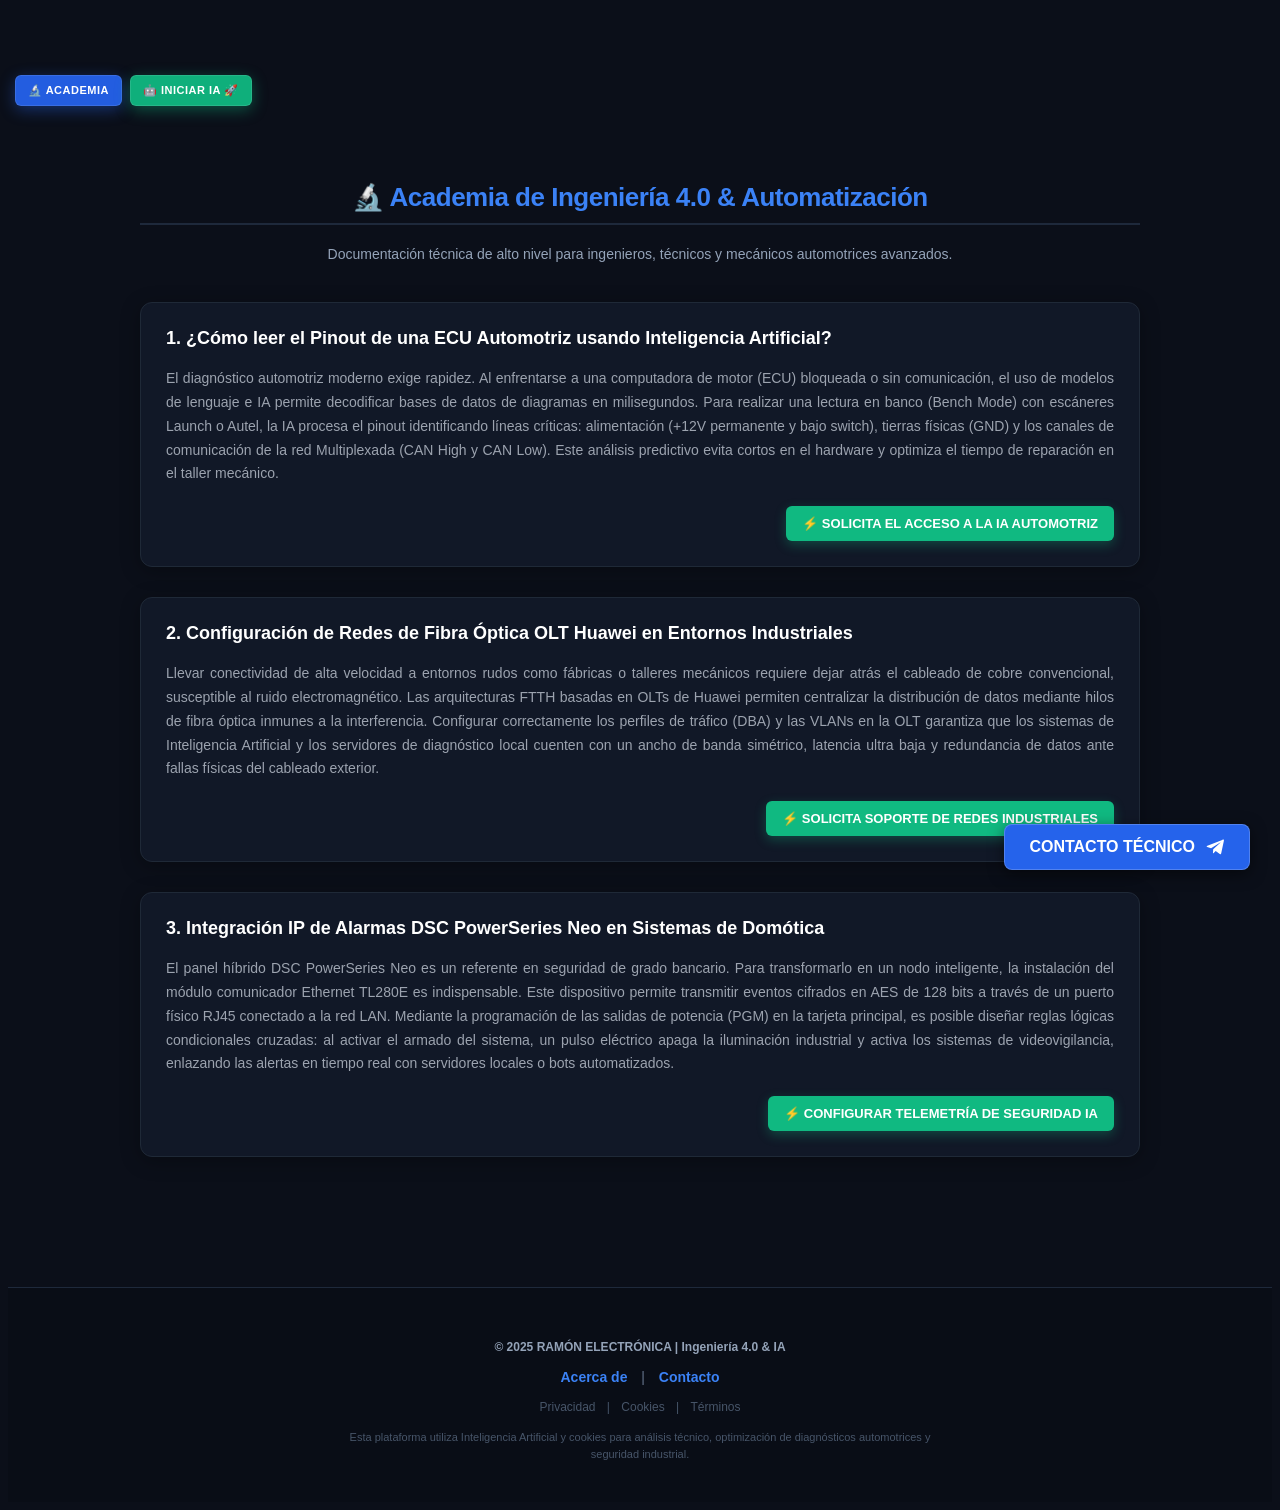
==== commit ae080a71: "Add floating quick access container to index.html" ====
--- a/index.html
+++ b/index.html
@@ -70,11 +70,22 @@
   <body style="scroll-behavior: smooth; background-color: #0b0f19;">
     <div id="root"></div>
 
-    <!-- PESTAÑA FIJA DE LA ACADEMIA - UBICADA ARRIBA A LA IZQUIERDA (EVITA EL CHOQUE ABAJO) -->
-    <a href="#academia" 
-       style="position: fixed; top: 75px; left: 15px; background-color: rgba(37, 99, 235, 0.95); color: #ffffff; padding: 8px 14px; border-radius: 6px; text-decoration: none; font-family: sans-serif; font-weight: bold; font-size: 11px; box-shadow: 0px 4px 15px rgba(37,99,235,0.4); z-index: 99999; display: flex; align-items: center; border: 1px solid rgba(255,255,255,0.1); text-transform: uppercase; letter-spacing: 0.5px; backdrop-filter: blur(4px);">
-       <span>🔬 ACADEMIA SEO</span>
-    </a>
+    <!-- CONTENEDOR FLOTANTE SUPERIOR IZQUIERDO DE ACCESOS RÁPIDOS -->
+    <div style="position: fixed; top: 75px; left: 15px; z-index: 99999; display: flex; gap: 8px; font-family: sans-serif;">
+        
+        <!-- Pestaña 1: Academia (Ancla interna) -->
+        <a href="#academia" 
+           style="background-color: rgba(37, 99, 235, 0.95); color: #ffffff; padding: 8px 12px; border-radius: 6px; text-decoration: none; font-weight: bold; font-size: 11px; box-shadow: 0px 4px 15px rgba(37,99,235,0.4); display: flex; align-items: center; border: 1px solid rgba(255,255,255,0.1); text-transform: uppercase; letter-spacing: 0.5px; backdrop-filter: blur(4px);">
+           <span>🔬 ACADEMIA</span>
+        </a>
+
+        <!-- Pestaña 2: Iniciar IA (Redirección a Vercel) -->
+        <a href="vercel.app" 
+           target="_blank"
+           style="background-color: rgba(16, 185, 129, 0.95); color: #ffffff; padding: 8px 12px; border-radius: 6px; text-decoration: none; font-weight: bold; font-size: 11px; box-shadow: 0px 4px 15px rgba(16,185,129,0.4); display: flex; align-items: center; border: 1px solid rgba(255,255,255,0.1); text-transform: uppercase; letter-spacing: 0.5px; backdrop-filter: blur(4px);">
+           <span>🤖 INICIAR IA 🚀</span>
+        </a>
+    </div>
     
     <!-- SECCIÓN DE ARTÍCULOS TÉCNICOS - CONTENIDO DE VALOR PARA ADSENSE -->
     <section id="academia" style="max-width: 1000px; margin: 40px auto; padding: 20px; font-family: sans-serif; color: #f1f5f9; padding-top: 120px;">
@@ -133,9 +144,9 @@
           transform: translateY(-3px) scale(1.02);
           filter: brightness(1.1);
        }
-       a[href="#academia"]:hover {
-          background-color: #1d4ed8 !important;
-          transform: translateY(2px);
+       a[href="#academia"]:hover, a[href*="vercel.app"]:hover {
+          filter: brightness(1.2);
+          transform: translateY(1px);
        }
     </style>
 
@@ -162,3 +173,4 @@
 
 
 
+
